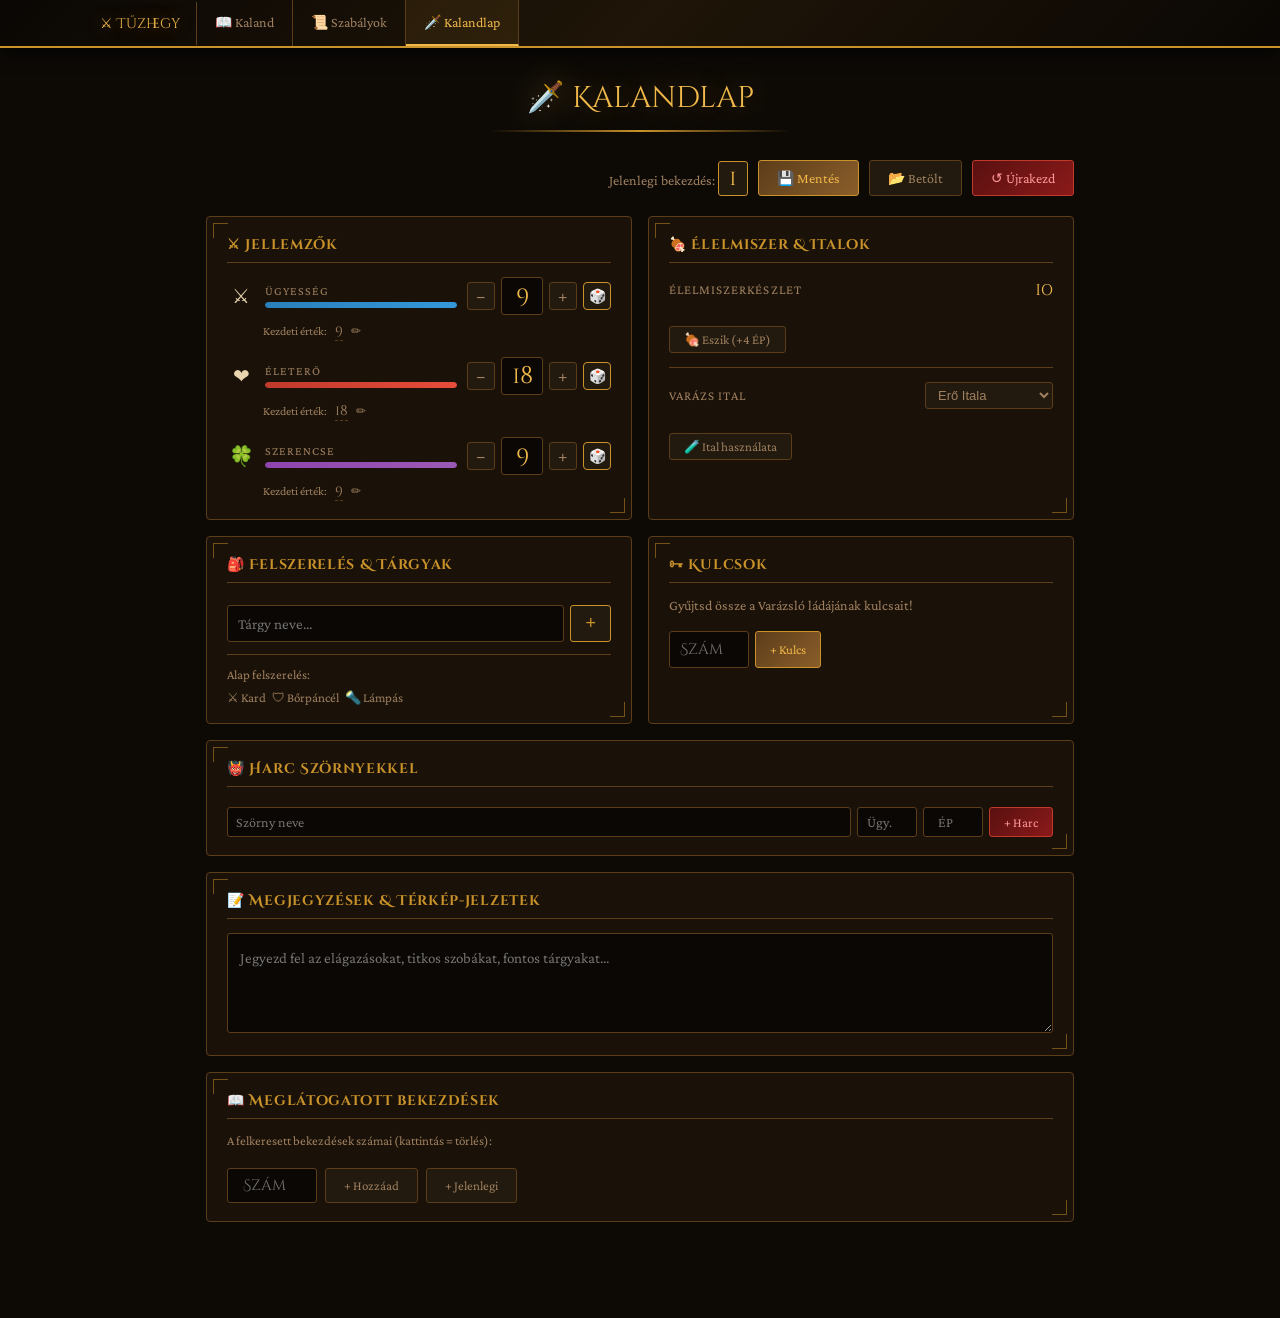
==== kalandlap.html @ 167b858c "Add files via upload" ====
<!DOCTYPE html>
<html lang="hu">
<head>
<meta charset="UTF-8">
<meta name="viewport" content="width=device-width, initial-scale=1.0">
<title>Kalandlap – A Tűzhegy Varázslója</title>
<style>
  @import url('https://fonts.googleapis.com/css2?family=Cinzel+Decorative:wght@400;700&family=Crimson+Pro:ital,wght@0,400;0,600;1,400&display=swap');

  :root {
    --bg: #0d0a06;
    --surface: #1a1208;
    --surface2: #221a0e;
    --border: #5c3d1a;
    --gold: #c9922a;
    --gold2: #f0b84a;
    --red: #8b1a1a;
    --red2: #c0392b;
    --text: #e8d5b0;
    --text-dim: #a08060;
    --green: #2d5a27;
    --green2: #4caf50;
    --purple: #9b59b6;
  }

  * { box-sizing: border-box; margin: 0; padding: 0; }

  body {
    background: var(--bg);
    color: var(--text);
    font-family: 'Crimson Pro', Georgia, serif;
    font-size: 17px;
    min-height: 100vh;
  }

  nav {
    background: linear-gradient(135deg, #0a0704, #1f1508, #0a0704);
    border-bottom: 2px solid var(--gold);
    padding: 0;
    position: sticky;
    top: 0;
    z-index: 100;
    box-shadow: 0 4px 20px rgba(0,0,0,0.8);
  }
  .nav-inner {
    display: flex;
    align-items: center;
    max-width: 1100px;
    margin: 0 auto;
    padding: 0 10px;
  }
  .nav-logo {
    font-family: 'Cinzel Decorative', serif;
    color: var(--gold2);
    font-size: 14px;
    padding: 12px 16px 12px 0;
    border-right: 1px solid var(--border);
    white-space: nowrap;
    text-shadow: 0 0 15px rgba(201,146,42,0.5);
  }
  .nav-links { display: flex; }
  .nav-links a {
    color: var(--text-dim);
    text-decoration: none;
    padding: 14px 18px;
    font-size: 14px;
    border-right: 1px solid var(--border);
    transition: all 0.2s;
    font-family: 'Crimson Pro', serif;
  }
  .nav-links a:hover, .nav-links a.active {
    color: var(--gold2);
    background: rgba(201,146,42,0.1);
  }
  .nav-links a.active { border-bottom: 2px solid var(--gold2); }

  main {
    max-width: 900px;
    margin: 0 auto;
    padding: 30px 16px 80px;
  }

  .page-title {
    font-family: 'Cinzel Decorative', serif;
    color: var(--gold2);
    font-size: clamp(18px, 4vw, 30px);
    text-align: center;
    margin-bottom: 6px;
    text-shadow: 0 0 30px rgba(240,184,74,0.4);
  }
  .title-divider {
    width: 300px;
    height: 2px;
    background: linear-gradient(90deg, transparent, var(--gold), transparent);
    margin: 12px auto 28px;
  }

  /* Top bar */
  .top-actions {
    display: flex;
    gap: 10px;
    margin-bottom: 20px;
    flex-wrap: wrap;
    justify-content: flex-end;
  }
  .btn {
    padding: 9px 18px;
    border-radius: 3px;
    border: none;
    cursor: pointer;
    font-family: 'Crimson Pro', serif;
    font-size: 14px;
    transition: all 0.2s;
  }
  .btn-gold {
    background: linear-gradient(135deg, #5c3d1a, #8b5e2a);
    color: var(--gold2);
    border: 1px solid var(--gold);
  }
  .btn-gold:hover { background: linear-gradient(135deg, #7a5222, #a37030); }
  .btn-dim {
    background: var(--surface2);
    color: var(--text-dim);
    border: 1px solid var(--border);
  }
  .btn-dim:hover { border-color: var(--gold); color: var(--text); }
  .btn-red {
    background: linear-gradient(135deg, #5a1010, #8b1a1a);
    color: #ff9999;
    border: 1px solid var(--red2);
  }
  .btn-red:hover { background: linear-gradient(135deg, #7a1515, #a02020); }

  /* Sheet grid */
  .sheet-grid {
    display: grid;
    grid-template-columns: 1fr 1fr;
    gap: 16px;
    margin-bottom: 16px;
  }
  @media (max-width: 620px) { .sheet-grid { grid-template-columns: 1fr; } }

  .card {
    background: var(--surface);
    border: 1px solid var(--border);
    border-radius: 4px;
    padding: 18px 20px;
    position: relative;
  }
  .card::before, .card::after {
    content: '';
    position: absolute;
    width: 14px; height: 14px;
    border-color: var(--gold);
    border-style: solid;
    opacity: 0.5;
  }
  .card::before { top: 6px; left: 6px; border-width: 1px 0 0 1px; }
  .card::after { bottom: 6px; right: 6px; border-width: 0 1px 1px 0; }
  .card h3 {
    font-family: 'Cinzel Decorative', serif;
    color: var(--gold);
    font-size: 14px;
    margin-bottom: 14px;
    padding-bottom: 8px;
    border-bottom: 1px solid var(--border);
    letter-spacing: 0.05em;
  }

  /* Stat block */
  .stat-block {
    display: flex;
    flex-direction: column;
    gap: 12px;
  }
  .stat-row {
    display: flex;
    align-items: center;
    gap: 10px;
  }
  .stat-icon { font-size: 20px; width: 28px; text-align: center; }
  .stat-info { flex: 1; }
  .stat-name { font-size: 12px; color: var(--text-dim); text-transform: uppercase; letter-spacing: 0.08em; }
  .stat-controls {
    display: flex;
    align-items: center;
    gap: 6px;
  }
  .stat-minus, .stat-plus {
    width: 28px; height: 28px;
    background: var(--surface2);
    border: 1px solid var(--border);
    color: var(--text-dim);
    border-radius: 3px;
    cursor: pointer;
    font-size: 18px;
    display: flex; align-items: center; justify-content: center;
    transition: all 0.15s;
    user-select: none;
  }
  .stat-minus:hover { border-color: var(--red2); color: #ff6b6b; background: rgba(139,26,26,0.2); }
  .stat-plus:hover { border-color: var(--green2); color: var(--green2); background: rgba(45,90,39,0.2); }
  .stat-current {
    font-family: 'Cinzel Decorative', serif;
    font-size: 24px;
    color: var(--gold2);
    min-width: 42px;
    text-align: center;
    background: #0a0704;
    border: 1px solid var(--border);
    border-radius: 3px;
    padding: 2px 6px;
  }
  .stat-max-label { font-size: 12px; color: var(--text-dim); }
  .stat-max-val {
    font-family: 'Cinzel Decorative', serif;
    font-size: 14px;
    color: var(--text-dim);
    cursor: pointer;
    border-bottom: 1px dashed var(--border);
  }
  .stat-bar {
    height: 6px;
    background: #111;
    border-radius: 3px;
    overflow: hidden;
    margin-top: 4px;
  }
  .stat-fill { height: 100%; border-radius: 3px; transition: width 0.3s; }
  .fill-blue { background: linear-gradient(90deg, #2980b9, #3498db); }
  .fill-red { background: linear-gradient(90deg, #c0392b, #e74c3c); }
  .fill-purple { background: linear-gradient(90deg, #8e44ad, #9b59b6); }

  /* Dice in stat block */
  .stat-die {
    width: 28px; height: 28px;
    background: var(--surface2);
    border: 1px solid var(--gold);
    border-radius: 4px;
    display: flex; align-items: center; justify-content: center;
    cursor: pointer;
    font-size: 14px;
    transition: all 0.15s;
    color: var(--gold2);
  }
  .stat-die:hover { background: rgba(201,146,42,0.15); }
  .stat-die:active { transform: scale(0.9); }

  /* Food */
  .food-row {
    display: flex;
    align-items: center;
    gap: 8px;
    padding: 8px 0;
    border-bottom: 1px solid rgba(92,61,26,0.3);
  }
  .food-pip-grid {
    display: flex;
    flex-wrap: wrap;
    gap: 6px;
    margin: 10px 0;
  }
  .food-pip {
    width: 32px; height: 32px;
    border-radius: 4px;
    border: 1px solid var(--border);
    background: var(--surface2);
    cursor: pointer;
    display: flex; align-items: center; justify-content: center;
    font-size: 16px;
    transition: all 0.15s;
  }
  .food-pip.used { opacity: 0.25; background: #0a0704; }
  .food-pip:hover { border-color: var(--gold); }

  /* Potion */
  .potion-pips {
    display: flex;
    gap: 10px;
    margin: 10px 0;
  }
  .potion-pip {
    width: 44px; height: 44px;
    border-radius: 50%;
    border: 2px solid var(--purple);
    background: var(--surface2);
    cursor: pointer;
    display: flex; align-items: center; justify-content: center;
    font-size: 22px;
    transition: all 0.2s;
  }
  .potion-pip.used { opacity: 0.2; }
  .potion-pip:hover { background: rgba(155,89,182,0.15); }

  /* Items */
  .item-list {
    list-style: none;
    display: flex;
    flex-direction: column;
    gap: 6px;
  }
  .item-row {
    display: flex;
    align-items: center;
    gap: 8px;
    padding: 6px 8px;
    background: var(--surface2);
    border: 1px solid var(--border);
    border-radius: 3px;
    animation: slideIn 0.2s;
  }
  @keyframes slideIn { from { opacity:0; transform:translateX(-8px); } to { opacity:1; transform:none; } }
  .item-name { flex: 1; font-size: 15px; }
  .item-del {
    color: var(--red2);
    cursor: pointer;
    font-size: 18px;
    padding: 0 4px;
    line-height: 1;
    transition: color 0.15s;
  }
  .item-del:hover { color: #ff3333; }
  .item-input-row {
    display: flex;
    gap: 6px;
    margin-top: 8px;
  }
  .item-input {
    flex: 1;
    background: #0a0704;
    border: 1px solid var(--border);
    color: var(--text);
    padding: 7px 10px;
    border-radius: 3px;
    font-family: 'Crimson Pro', serif;
    font-size: 15px;
  }
  .item-input:focus { outline: none; border-color: var(--gold); }
  .item-add {
    background: var(--surface2);
    border: 1px solid var(--gold);
    color: var(--gold);
    padding: 7px 14px;
    border-radius: 3px;
    cursor: pointer;
    font-size: 18px;
    transition: all 0.15s;
  }
  .item-add:hover { background: rgba(201,146,42,0.15); }

  /* Keys */
  .keys-grid {
    display: flex;
    flex-wrap: wrap;
    gap: 8px;
    margin-top: 4px;
  }
  .key-chip {
    background: var(--surface2);
    border: 1px solid #8b6914;
    border-radius: 20px;
    padding: 4px 12px;
    font-size: 14px;
    color: var(--gold);
    cursor: pointer;
    transition: all 0.15s;
    display: flex;
    align-items: center;
    gap: 6px;
  }
  .key-chip:hover { border-color: var(--red2); }
  .key-chip span { color: var(--red2); font-size: 16px; }
  .key-input-row {
    display: flex;
    gap: 6px;
    margin-top: 8px;
  }
  .key-input {
    background: #0a0704;
    border: 1px solid var(--border);
    color: var(--text);
    padding: 7px 10px;
    border-radius: 3px;
    font-family: 'Cinzel Decorative', serif;
    font-size: 15px;
    width: 80px;
    text-align: center;
  }
  .key-input:focus { outline: none; border-color: var(--gold); }

  /* Notes */
  .notes-area {
    width: 100%;
    background: #0a0704;
    border: 1px solid var(--border);
    color: var(--text);
    padding: 12px;
    border-radius: 3px;
    font-family: 'Crimson Pro', serif;
    font-size: 15px;
    line-height: 1.7;
    resize: vertical;
    min-height: 100px;
  }
  .notes-area:focus { outline: none; border-color: var(--gold); }

  /* Monster log */
  .monster-log {
    display: flex;
    flex-direction: column;
    gap: 8px;
    max-height: 220px;
    overflow-y: auto;
  }
  .monster-entry {
    display: flex;
    align-items: center;
    gap: 10px;
    background: #1a0a0a;
    border: 1px solid #3a1a1a;
    border-radius: 3px;
    padding: 8px 12px;
    font-size: 14px;
  }
  .monster-entry .m-name { flex: 1; color: #ff9999; }
  .monster-entry .m-stats { color: var(--text-dim); font-size: 12px; }
  .monster-entry .m-del { color: #666; cursor: pointer; }
  .monster-entry .m-del:hover { color: var(--red2); }
  .monster-entry.dead { opacity: 0.4; text-decoration: line-through; }

  .monster-add-row {
    display: flex;
    gap: 6px;
    flex-wrap: wrap;
    margin-top: 6px;
  }
  .monster-add-row input {
    background: #0a0704;
    border: 1px solid var(--border);
    color: var(--text);
    padding: 6px 8px;
    border-radius: 3px;
    font-family: 'Crimson Pro', serif;
    font-size: 14px;
  }
  .monster-add-row input:focus { outline: none; border-color: var(--gold); }
  .m-name-input { flex: 2; min-width: 80px; }
  .m-num-input { width: 60px; text-align: center; font-family: 'Cinzel Decorative', serif; }

  /* Map grid */
  .map-grid {
    display: grid;
    gap: 3px;
    margin-top: 8px;
  }
  .map-cell {
    height: 26px;
    background: var(--surface2);
    border: 1px solid var(--border);
    border-radius: 2px;
    cursor: pointer;
    transition: all 0.15s;
    display: flex; align-items: center; justify-content: center;
    font-size: 10px;
    color: transparent;
  }
  .map-cell:hover { border-color: var(--gold); }
  .map-cell.visited { background: rgba(201,146,42,0.15); border-color: var(--gold); }
  .map-cell.visited::after { content: attr(data-num); color: var(--gold); }
  .map-cell.danger { background: rgba(139,26,26,0.3); border-color: var(--red2); }
  .map-cell.danger::after { content: attr(data-num); color: #ff9999; }
  .map-cell.safe { background: rgba(45,90,39,0.3); border-color: var(--green2); }
  .map-cell.safe::after { content: attr(data-num); color: var(--green2); }

  .map-legend {
    display: flex;
    gap: 14px;
    margin: 8px 0;
    flex-wrap: wrap;
  }
  .legend-item {
    display: flex;
    align-items: center;
    gap: 6px;
    font-size: 13px;
    color: var(--text-dim);
    cursor: pointer;
  }
  .legend-dot {
    width: 14px; height: 14px;
    border-radius: 2px;
    border: 1px solid;
  }

  /* Section tracker */
  .visited-list {
    display: flex;
    flex-wrap: wrap;
    gap: 6px;
    max-height: 140px;
    overflow-y: auto;
  }
  .visited-chip {
    background: var(--surface2);
    border: 1px solid var(--border);
    border-radius: 3px;
    padding: 3px 10px;
    font-family: 'Cinzel Decorative', serif;
    font-size: 13px;
    color: var(--text-dim);
    cursor: pointer;
    transition: all 0.15s;
  }
  .visited-chip:hover { border-color: var(--gold); color: var(--gold); }

  /* Notification */
  .notification {
    position: fixed;
    top: 70px;
    right: 20px;
    background: var(--surface);
    border: 1px solid var(--gold);
    color: var(--gold2);
    padding: 10px 18px;
    border-radius: 4px;
    font-size: 14px;
    z-index: 300;
    opacity: 0;
    transform: translateY(-10px);
    transition: all 0.3s;
    pointer-events: none;
  }
  .notification.show { opacity: 1; transform: translateY(0); }

  .full-card { grid-column: 1 / -1; }
  .section-badge {
    display: inline-block;
    background: var(--surface2);
    border: 1px solid var(--gold);
    border-radius: 3px;
    padding: 2px 10px;
    font-family: 'Cinzel Decorative', serif;
    color: var(--gold2);
    font-size: 22px;
  }
</style>
</head>
<body>

<nav>
  <div class="nav-inner">
    <div class="nav-logo">⚔ Tűzhegy</div>
    <div class="nav-links">
      <a href="index.html">📖 Kaland</a>
      <a href="szabalyok.html">📜 Szabályok</a>
      <a href="kalandlap.html" class="active">🗡️ Kalandlap</a>
    </div>
  </div>
</nav>

<div id="notification" class="notification"></div>

<main>
  <div class="page-title">🗡️ Kalandlap</div>
  <div class="title-divider"></div>

  <div class="top-actions">
    <span style="color:var(--text-dim);font-size:14px;align-self:center;">Jelenlegi bekezdés: <span class="section-badge" id="current-section">1</span></span>
    <button class="btn btn-gold" onclick="saveData()">💾 Mentés</button>
    <button class="btn btn-dim" onclick="loadData()">📂 Betölt</button>
    <button class="btn btn-red" onclick="resetData()">↺ Újrakezd</button>
  </div>

  <div class="sheet-grid">

    <!-- STATS CARD -->
    <div class="card">
      <h3>⚔ Jellemzők</h3>
      <div class="stat-block">

        <!-- ÜGYESSÉG -->
        <div class="stat-row">
          <span class="stat-icon">⚔</span>
          <div class="stat-info">
            <div class="stat-name">Ügyesség</div>
            <div class="stat-bar"><div class="stat-fill fill-blue" id="bar-ug" style="width:100%"></div></div>
          </div>
          <div class="stat-controls">
            <div class="stat-minus" onclick="changeStat('ug',-1)">−</div>
            <div class="stat-current" id="val-ug">9</div>
            <div class="stat-plus" onclick="changeStat('ug',+1)">+</div>
            <div class="stat-die" onclick="rollAndSet('ug')" title="Dobj (1k+6)">🎲</div>
          </div>
        </div>
        <div style="display:flex;align-items:center;gap:8px;padding-left:36px;margin-top:-6px;margin-bottom:4px;">
          <span class="stat-max-label">Kezdeti érték:</span>
          <span class="stat-max-val" id="max-ug" onclick="editMax('ug')" title="Kattints a szerkesztéshez">9</span>
          <button style="background:none;border:none;color:var(--text-dim);cursor:pointer;font-size:12px;" onclick="editMax('ug')">✏</button>
        </div>

        <!-- ÉLETERŐ -->
        <div class="stat-row">
          <span class="stat-icon">❤</span>
          <div class="stat-info">
            <div class="stat-name">Életerő</div>
            <div class="stat-bar"><div class="stat-fill fill-red" id="bar-el" style="width:100%"></div></div>
          </div>
          <div class="stat-controls">
            <div class="stat-minus" onclick="changeStat('el',-1)">−</div>
            <div class="stat-current" id="val-el">18</div>
            <div class="stat-plus" onclick="changeStat('el',+1)">+</div>
            <div class="stat-die" onclick="rollAndSet('el')" title="Dobj (2k+12)">🎲</div>
          </div>
        </div>
        <div style="display:flex;align-items:center;gap:8px;padding-left:36px;margin-top:-6px;margin-bottom:4px;">
          <span class="stat-max-label">Kezdeti érték:</span>
          <span class="stat-max-val" id="max-el" onclick="editMax('el')" title="Kattints a szerkesztéshez">18</span>
          <button style="background:none;border:none;color:var(--text-dim);cursor:pointer;font-size:12px;" onclick="editMax('el')">✏</button>
        </div>

        <!-- SZERENCSE -->
        <div class="stat-row">
          <span class="stat-icon">🍀</span>
          <div class="stat-info">
            <div class="stat-name">Szerencse</div>
            <div class="stat-bar"><div class="stat-fill fill-purple" id="bar-sz" style="width:100%"></div></div>
          </div>
          <div class="stat-controls">
            <div class="stat-minus" onclick="changeStat('sz',-1)">−</div>
            <div class="stat-current" id="val-sz">9</div>
            <div class="stat-plus" onclick="changeStat('sz',+1)">+</div>
            <div class="stat-die" onclick="rollAndSet('sz')" title="Dobj (1k+6)">🎲</div>
          </div>
        </div>
        <div style="display:flex;align-items:center;gap:8px;padding-left:36px;margin-top:-6px;">
          <span class="stat-max-label">Kezdeti érték:</span>
          <span class="stat-max-val" id="max-sz" onclick="editMax('sz')" title="Kattints a szerkesztéshez">9</span>
          <button style="background:none;border:none;color:var(--text-dim);cursor:pointer;font-size:12px;" onclick="editMax('sz')">✏</button>
        </div>
      </div>
    </div>

    <!-- FOOD & POTION CARD -->
    <div class="card">
      <h3>🍖 Élelmiszer & Italok</h3>

      <div style="margin-bottom:14px;">
        <div style="display:flex;align-items:center;justify-content:space-between;margin-bottom:8px;">
          <span style="font-size:13px;color:var(--text-dim);text-transform:uppercase;letter-spacing:0.08em;">Élelmiszerkészlet</span>
          <span style="font-family:'Cinzel Decorative',serif;color:var(--gold2);font-size:18px;" id="food-count">10</span>
        </div>
        <div class="food-pip-grid" id="food-pips"></div>
        <button class="btn btn-dim" style="font-size:13px;padding:5px 14px;margin-top:4px;" onclick="eatFood()">🍖 Eszik (+4 ÉP)</button>
      </div>

      <div style="border-top:1px solid var(--border);padding-top:14px;">
        <div style="display:flex;align-items:center;justify-content:space-between;margin-bottom:6px;">
          <span style="font-size:13px;color:var(--text-dim);text-transform:uppercase;letter-spacing:0.08em;">Varázs Ital</span>
          <select id="potion-type" style="background:var(--surface2);border:1px solid var(--border);color:var(--text-dim);padding:4px 8px;border-radius:3px;font-size:13px;" onchange="savePotionType()">
            <option value="ug">Ügyesség Itala</option>
            <option value="el" selected>Erő Itala</option>
            <option value="sz">Szerencse Itala</option>
          </select>
        </div>
        <div class="potion-pips" id="potion-pips"></div>
        <button class="btn btn-dim" style="font-size:13px;padding:5px 14px;margin-top:4px;" onclick="usePotion()">🧪 Ital használata</button>
      </div>
    </div>

    <!-- INVENTORY CARD -->
    <div class="card">
      <h3>🎒 Felszerelés & Tárgyak</h3>
      <ul class="item-list" id="item-list"></ul>
      <div class="item-input-row">
        <input type="text" class="item-input" id="item-input" placeholder="Tárgy neve..." onkeydown="if(event.key==='Enter')addItem()">
        <button class="item-add" onclick="addItem()">+</button>
      </div>
      <div style="margin-top:12px;border-top:1px solid var(--border);padding-top:12px;">
        <p style="font-size:13px;color:var(--text-dim);margin-bottom:8px;">Alap felszerelés:</p>
        <div style="display:flex;flex-wrap:wrap;gap:6px;">
          <span style="font-size:13px;color:var(--text-dim)">⚔ Kard</span>
          <span style="font-size:13px;color:var(--text-dim)">🛡 Bőrpáncél</span>
          <span style="font-size:13px;color:var(--text-dim)">🔦 Lámpás</span>
        </div>
      </div>
    </div>

    <!-- KEYS CARD -->
    <div class="card">
      <h3>🗝 Kulcsok</h3>
      <p style="font-size:14px;color:var(--text-dim);margin-bottom:10px;">Gyűjtsd össze a Varázsló ládájának kulcsait!</p>
      <div class="keys-grid" id="keys-grid"></div>
      <div class="key-input-row">
        <input type="number" class="key-input" id="key-input" placeholder="Szám" min="1" max="999" onkeydown="if(event.key==='Enter')addKey()">
        <button class="btn btn-gold" style="font-size:13px;padding:6px 14px;" onclick="addKey()">+ Kulcs</button>
      </div>
    </div>

    <!-- MONSTER LOG -->
    <div class="card full-card">
      <h3>👹 Harc Szörnyekkel</h3>
      <div class="monster-log" id="monster-log"></div>
      <div class="monster-add-row">
        <input type="text" class="m-name-input" id="m-name" placeholder="Szörny neve" onkeydown="if(event.key==='Enter')addMonster()">
        <input type="number" class="m-num-input" id="m-ug" placeholder="Ügy." min="1" max="20">
        <input type="number" class="m-num-input" id="m-el" placeholder="ÉP" min="1" max="30">
        <button class="btn btn-red" style="font-size:13px;padding:6px 14px;" onclick="addMonster()">+ Harc</button>
      </div>
    </div>

    <!-- NOTES -->
    <div class="card full-card">
      <h3>📝 Megjegyzések & Térkép-jelzetek</h3>
      <textarea class="notes-area" id="notes" placeholder="Jegyezd fel az elágazásokat, titkos szobákat, fontos tárgyakat..."></textarea>
    </div>

    <!-- VISITED SECTIONS -->
    <div class="card full-card">
      <h3>📖 Meglátogatott bekezdések</h3>
      <p style="font-size:13px;color:var(--text-dim);margin-bottom:10px;">A felkeresett bekezdések számai (kattintás = törlés):</p>
      <div class="visited-list" id="visited-list"></div>
      <div style="margin-top:10px;display:flex;gap:8px;">
        <input type="number" id="visit-input" style="background:#0a0704;border:1px solid var(--border);color:var(--text);padding:6px 10px;border-radius:3px;width:90px;font-family:'Cinzel Decorative',serif;font-size:15px;text-align:center;" placeholder="Szám" min="1" max="399" onkeydown="if(event.key==='Enter')addVisited()">
        <button class="btn btn-dim" style="font-size:13px;" onclick="addVisited()">+ Hozzáad</button>
        <button class="btn btn-dim" style="font-size:13px;" onclick="addCurrentVisited()">+ Jelenlegi</button>
      </div>
    </div>

  </div>
</main>

<script>
// ========== STATE ==========
let sheet = {
  ug: 9, ugMax: 9,
  el: 18, elMax: 18,
  sz: 9, szMax: 9,
  food: 10,
  potion: 2,
  potionType: 'el',
  items: [],
  keys: [],
  monsters: [],
  notes: '',
  visited: [],
  currentSection: 1
};

function roll(n) {
  let t = 0;
  for (let i = 0; i < n; i++) t += Math.ceil(Math.random() * 6);
  return t;
}

// ========== SYNC FROM ADVENTURE ==========
function syncFromAdventure() {
  try {
    const saved = localStorage.getItem('tuzegy_state');
    if (saved) {
      const s = JSON.parse(saved);
      sheet.ug = s.ug; sheet.ugMax = s.ugMax;
      sheet.el = s.el; sheet.elMax = s.elMax;
      sheet.sz = s.sz; sheet.szMax = s.szMax;
      sheet.food = s.food;
      sheet.potion = s.potion;
      sheet.potionType = s.potionType || 'el';
      sheet.currentSection = s.current || 1;
      notify('✅ Szinkronizálva az kalandból!');
      renderAll();
    }
  } catch(e) {}
}

// ========== RENDER ==========
function renderAll() {
  // Stats
  ['ug','el','sz'].forEach(s => {
    document.getElementById('val-' + s).textContent = sheet[s];
    document.getElementById('max-' + s).textContent = sheet[s + 'Max'];
    document.getElementById('bar-' + s).style.width = Math.round(sheet[s] / sheet[s + 'Max'] * 100) + '%';
  });
  document.getElementById('current-section').textContent = sheet.currentSection;

  // Potion type
  document.getElementById('potion-type').value = sheet.potionType;

  // Food pips
  const fp = document.getElementById('food-pips');
  fp.innerHTML = '';
  document.getElementById('food-count').textContent = sheet.food;
  for (let i = 0; i < 10; i++) {
    const pip = document.createElement('div');
    pip.className = 'food-pip' + (i >= sheet.food ? ' used' : '');
    pip.textContent = i >= sheet.food ? '' : '🍖';
    pip.onclick = () => { sheet.food = i >= sheet.food ? i + 1 : i; renderAll(); };
    fp.appendChild(pip);
  }

  // Potion pips
  const pp = document.getElementById('potion-pips');
  pp.innerHTML = '';
  for (let i = 0; i < 2; i++) {
    const pip = document.createElement('div');
    pip.className = 'potion-pip' + (i >= sheet.potion ? ' used' : '');
    pip.textContent = i >= sheet.potion ? '💧' : '🧪';
    pip.onclick = () => { sheet.potion = i >= sheet.potion ? i + 1 : i; renderAll(); };
    pp.appendChild(pip);
  }

  // Items
  const il = document.getElementById('item-list');
  il.innerHTML = '';
  sheet.items.forEach((item, i) => {
    const li = document.createElement('li');
    li.className = 'item-row';
    li.innerHTML = `<span class="item-name">${item}</span><span class="item-del" onclick="removeItem(${i})" title="Törlés">×</span>`;
    il.appendChild(li);
  });

  // Keys
  const kg = document.getElementById('keys-grid');
  kg.innerHTML = '';
  sheet.keys.forEach((key, i) => {
    const chip = document.createElement('div');
    chip.className = 'key-chip';
    chip.innerHTML = `🗝 ${key} <span onclick="removeKey(${i})" title="Eltávolít">×</span>`;
    kg.appendChild(chip);
  });

  // Monster log
  const ml = document.getElementById('monster-log');
  ml.innerHTML = '';
  if (sheet.monsters.length === 0) {
    ml.innerHTML = '<p style="color:var(--text-dim);font-size:14px;font-style:italic;">Még nincs harc lejegyezve.</p>';
  } else {
    sheet.monsters.forEach((m, i) => {
      const div = document.createElement('div');
      div.className = 'monster-entry' + (m.dead ? ' dead' : '');
      div.innerHTML = `
        <span class="m-name">👹 ${m.name}</span>
        <span class="m-stats">Ügy: ${m.ug} | ÉP: ${m.el}</span>
        <span style="color:${m.dead?'#4caf50':'var(--red2)'};cursor:pointer;font-size:12px;" onclick="toggleDead(${i})">${m.dead ? '✅ Legyőzve' : '⚔ Harcban'}</span>
        <span class="m-del" onclick="removeMonster(${i})">×</span>`;
      ml.appendChild(div);
    });
  }

  // Notes
  document.getElementById('notes').value = sheet.notes;

  // Visited
  const vl = document.getElementById('visited-list');
  vl.innerHTML = '';
  [...new Set(sheet.visited)].sort((a,b)=>a-b).forEach(num => {
    const chip = document.createElement('div');
    chip.className = 'visited-chip';
    chip.textContent = num;
    chip.title = 'Kattints a törléshez';
    chip.onclick = () => { sheet.visited = sheet.visited.filter(v => v !== num); renderAll(); };
    vl.appendChild(chip);
  });
}

// ========== STATS ==========
function changeStat(s, delta) {
  sheet[s] = Math.max(0, Math.min(sheet[s + 'Max'], sheet[s] + delta));
  renderAll();
}

function editMax(s) {
  const val = prompt(`Kezdeti ${s.toUpperCase()} érték:`, sheet[s + 'Max']);
  if (val !== null) {
    const n = parseInt(val);
    if (!isNaN(n) && n > 0) {
      sheet[s + 'Max'] = n;
      sheet[s] = Math.min(sheet[s], n);
      renderAll();
    }
  }
}

function rollAndSet(s) {
  let val;
  if (s === 'el') val = roll(2) + 12;
  else val = roll(1) + 6;
  sheet[s] = sheet[s + 'Max'] = val;
  notify(`🎲 ${s.toUpperCase()}: ${val} pont`);
  renderAll();
}

// ========== FOOD / POTION ==========
function eatFood() {
  if (sheet.food <= 0) { notify('Nincs több élelem!'); return; }
  if (sheet.el >= sheet.elMax) { notify('Életerőd már teljes!'); return; }
  sheet.food--;
  sheet.el = Math.min(sheet.elMax, sheet.el + 4);
  notify('🍖 Ettél! +4 Életerő');
  renderAll();
}

function usePotion() {
  if (sheet.potion <= 0) { notify('Nincs több ital!'); return; }
  sheet.potion--;
  const t = sheet.potionType;
  if (t === 'ug') { sheet.ug = sheet.ugMax; notify('⚔ Ügyesség Ital! Ügyességed visszaállt.'); }
  else if (t === 'el') { sheet.el = sheet.elMax; notify('❤ Erő Ital! Életerőd visszaállt.'); }
  else { sheet.sz = sheet.szMax + 1; sheet.szMax++; notify('🍀 Szerencse Ital! +1 Szerencse!'); }
  renderAll();
}

function savePotionType() {
  sheet.potionType = document.getElementById('potion-type').value;
}

// ========== ITEMS ==========
function addItem() {
  const inp = document.getElementById('item-input');
  const v = inp.value.trim();
  if (v) { sheet.items.push(v); inp.value = ''; renderAll(); }
}
function removeItem(i) { sheet.items.splice(i, 1); renderAll(); }

// ========== KEYS ==========
function addKey() {
  const inp = document.getElementById('key-input');
  const v = inp.value.trim();
  if (v && !sheet.keys.includes(v)) { sheet.keys.push(v); inp.value = ''; renderAll(); }
}
function removeKey(i) { sheet.keys.splice(i, 1); renderAll(); }

// ========== MONSTERS ==========
function addMonster() {
  const name = document.getElementById('m-name').value.trim();
  const ug = parseInt(document.getElementById('m-ug').value) || 0;
  const el = parseInt(document.getElementById('m-el').value) || 0;
  if (name) {
    sheet.monsters.push({ name, ug, el, dead: false });
    document.getElementById('m-name').value = '';
    document.getElementById('m-ug').value = '';
    document.getElementById('m-el').value = '';
    renderAll();
  }
}
function removeMonster(i) { sheet.monsters.splice(i, 1); renderAll(); }
function toggleDead(i) { sheet.monsters[i].dead = !sheet.monsters[i].dead; renderAll(); }

// ========== VISITED ==========
function addVisited() {
  const v = parseInt(document.getElementById('visit-input').value);
  if (v >= 1 && v <= 399) {
    sheet.visited.push(v);
    document.getElementById('visit-input').value = '';
    renderAll();
  }
}
function addCurrentVisited() {
  sheet.visited.push(sheet.currentSection);
  renderAll();
}

// ========== NOTES ==========
document.addEventListener('DOMContentLoaded', () => {
  document.getElementById('notes').addEventListener('input', () => {
    sheet.notes = document.getElementById('notes').value;
  });
});

// ========== SAVE / LOAD ==========
function saveData() {
  sheet.notes = document.getElementById('notes').value;
  try {
    localStorage.setItem('tuzegy_kalandlap', JSON.stringify(sheet));
    notify('💾 Kalandlap mentve!');
  } catch(e) {
    notify('Mentési hiba: ' + e.message);
  }
}

function loadData() {
  try {
    const saved = localStorage.getItem('tuzegy_kalandlap');
    if (saved) {
      sheet = JSON.parse(saved);
      renderAll();
      notify('📂 Kalandlap betöltve!');
    } else {
      // Try to sync from adventure
      syncFromAdventure();
    }
  } catch(e) {
    notify('Betöltési hiba!');
  }
}

function resetData() {
  if (!confirm('Biztosan törli az összes adatot és újrakezdi?')) return;
  sheet = {
    ug: 9, ugMax: 9, el: 18, elMax: 18, sz: 9, szMax: 9,
    food: 10, potion: 2, potionType: 'el',
    items: [], keys: [], monsters: [], notes: '', visited: [], currentSection: 1
  };
  renderAll();
  notify('↺ Kalandlap törölve!');
}

// ========== NOTIFICATION ==========
let notifTimer;
function notify(msg) {
  const el = document.getElementById('notification');
  el.textContent = msg;
  el.classList.add('show');
  clearTimeout(notifTimer);
  notifTimer = setTimeout(() => el.classList.remove('show'), 2800);
}

// ========== INIT ==========
document.addEventListener('DOMContentLoaded', () => {
  // Try to load saved data first
  try {
    const saved = localStorage.getItem('tuzegy_kalandlap');
    if (saved) { sheet = JSON.parse(saved); }
    else { syncFromAdventure(); return; }
  } catch(e) {}
  renderAll();
});
</script>
</body>
</html>
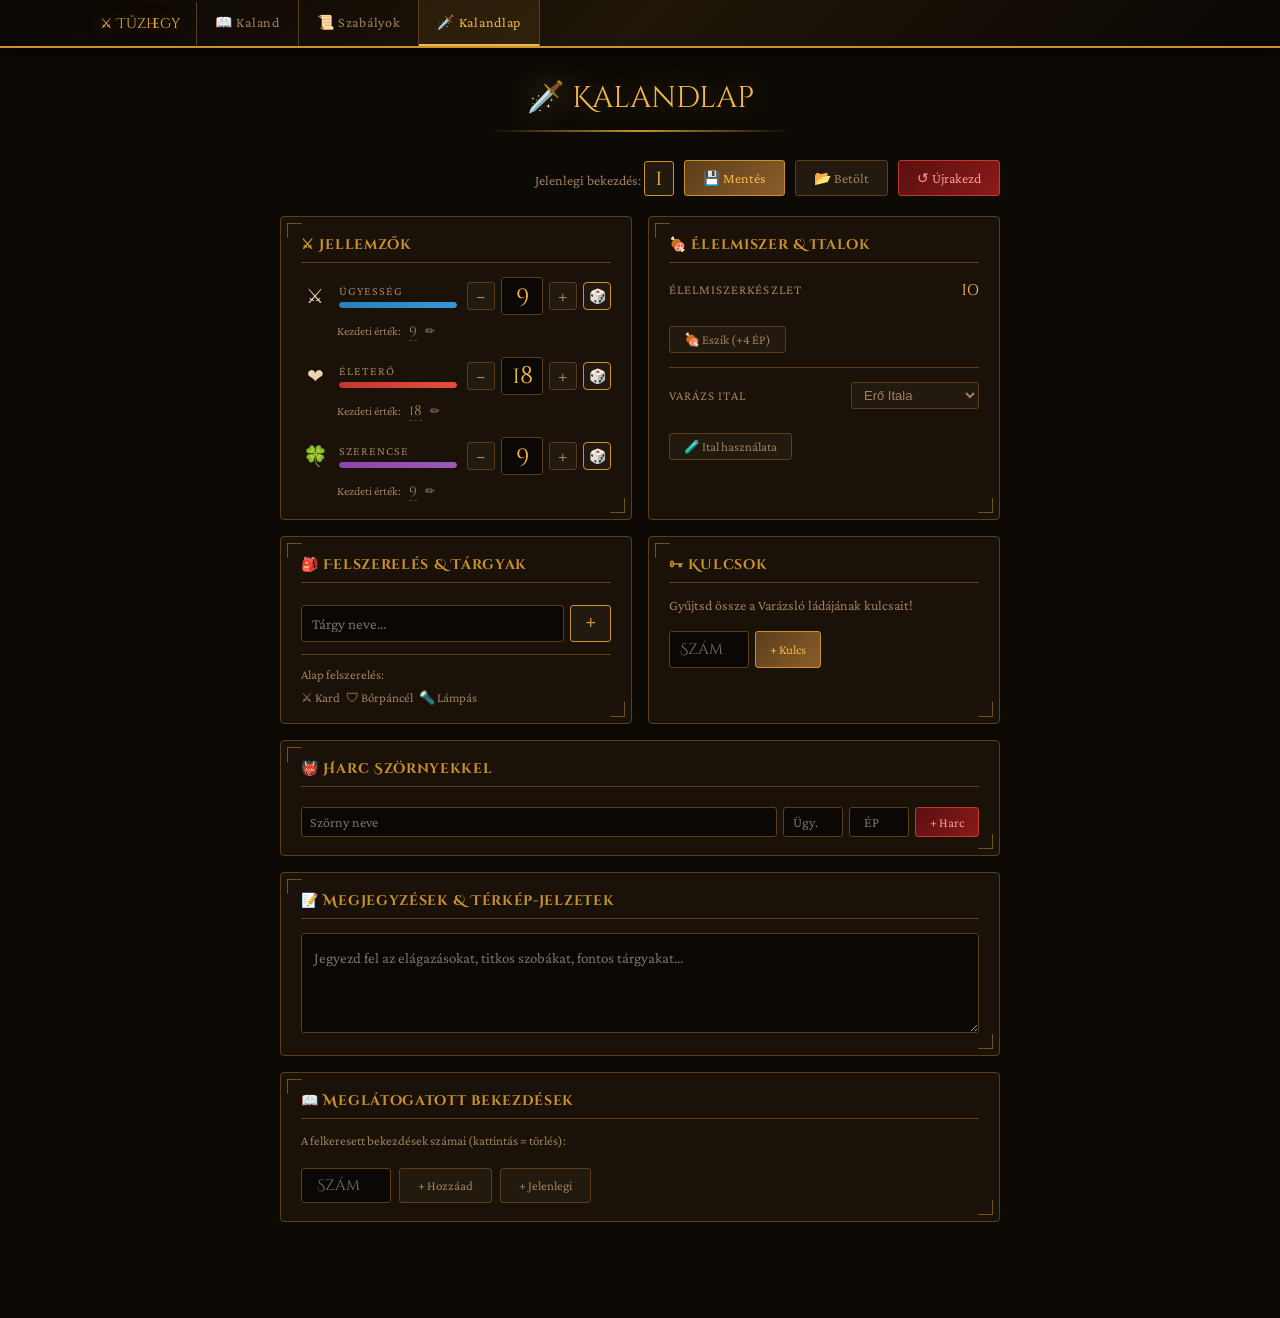
==== commit 7efbe0e0: "Add files via upload" ====
--- a/kalandlap.html
+++ b/kalandlap.html
@@ -4,546 +4,7 @@
 <meta charset="UTF-8">
 <meta name="viewport" content="width=device-width, initial-scale=1.0">
 <title>Kalandlap – A Tűzhegy Varázslója</title>
-<style>
-  @import url('https://fonts.googleapis.com/css2?family=Cinzel+Decorative:wght@400;700&family=Crimson+Pro:ital,wght@0,400;0,600;1,400&display=swap');
-
-  :root {
-    --bg: #0d0a06;
-    --surface: #1a1208;
-    --surface2: #221a0e;
-    --border: #5c3d1a;
-    --gold: #c9922a;
-    --gold2: #f0b84a;
-    --red: #8b1a1a;
-    --red2: #c0392b;
-    --text: #e8d5b0;
-    --text-dim: #a08060;
-    --green: #2d5a27;
-    --green2: #4caf50;
-    --purple: #9b59b6;
-  }
-
-  * { box-sizing: border-box; margin: 0; padding: 0; }
-
-  body {
-    background: var(--bg);
-    color: var(--text);
-    font-family: 'Crimson Pro', Georgia, serif;
-    font-size: 17px;
-    min-height: 100vh;
-  }
-
-  nav {
-    background: linear-gradient(135deg, #0a0704, #1f1508, #0a0704);
-    border-bottom: 2px solid var(--gold);
-    padding: 0;
-    position: sticky;
-    top: 0;
-    z-index: 100;
-    box-shadow: 0 4px 20px rgba(0,0,0,0.8);
-  }
-  .nav-inner {
-    display: flex;
-    align-items: center;
-    max-width: 1100px;
-    margin: 0 auto;
-    padding: 0 10px;
-  }
-  .nav-logo {
-    font-family: 'Cinzel Decorative', serif;
-    color: var(--gold2);
-    font-size: 14px;
-    padding: 12px 16px 12px 0;
-    border-right: 1px solid var(--border);
-    white-space: nowrap;
-    text-shadow: 0 0 15px rgba(201,146,42,0.5);
-  }
-  .nav-links { display: flex; }
-  .nav-links a {
-    color: var(--text-dim);
-    text-decoration: none;
-    padding: 14px 18px;
-    font-size: 14px;
-    border-right: 1px solid var(--border);
-    transition: all 0.2s;
-    font-family: 'Crimson Pro', serif;
-  }
-  .nav-links a:hover, .nav-links a.active {
-    color: var(--gold2);
-    background: rgba(201,146,42,0.1);
-  }
-  .nav-links a.active { border-bottom: 2px solid var(--gold2); }
-
-  main {
-    max-width: 900px;
-    margin: 0 auto;
-    padding: 30px 16px 80px;
-  }
-
-  .page-title {
-    font-family: 'Cinzel Decorative', serif;
-    color: var(--gold2);
-    font-size: clamp(18px, 4vw, 30px);
-    text-align: center;
-    margin-bottom: 6px;
-    text-shadow: 0 0 30px rgba(240,184,74,0.4);
-  }
-  .title-divider {
-    width: 300px;
-    height: 2px;
-    background: linear-gradient(90deg, transparent, var(--gold), transparent);
-    margin: 12px auto 28px;
-  }
-
-  /* Top bar */
-  .top-actions {
-    display: flex;
-    gap: 10px;
-    margin-bottom: 20px;
-    flex-wrap: wrap;
-    justify-content: flex-end;
-  }
-  .btn {
-    padding: 9px 18px;
-    border-radius: 3px;
-    border: none;
-    cursor: pointer;
-    font-family: 'Crimson Pro', serif;
-    font-size: 14px;
-    transition: all 0.2s;
-  }
-  .btn-gold {
-    background: linear-gradient(135deg, #5c3d1a, #8b5e2a);
-    color: var(--gold2);
-    border: 1px solid var(--gold);
-  }
-  .btn-gold:hover { background: linear-gradient(135deg, #7a5222, #a37030); }
-  .btn-dim {
-    background: var(--surface2);
-    color: var(--text-dim);
-    border: 1px solid var(--border);
-  }
-  .btn-dim:hover { border-color: var(--gold); color: var(--text); }
-  .btn-red {
-    background: linear-gradient(135deg, #5a1010, #8b1a1a);
-    color: #ff9999;
-    border: 1px solid var(--red2);
-  }
-  .btn-red:hover { background: linear-gradient(135deg, #7a1515, #a02020); }
-
-  /* Sheet grid */
-  .sheet-grid {
-    display: grid;
-    grid-template-columns: 1fr 1fr;
-    gap: 16px;
-    margin-bottom: 16px;
-  }
-  @media (max-width: 620px) { .sheet-grid { grid-template-columns: 1fr; } }
-
-  .card {
-    background: var(--surface);
-    border: 1px solid var(--border);
-    border-radius: 4px;
-    padding: 18px 20px;
-    position: relative;
-  }
-  .card::before, .card::after {
-    content: '';
-    position: absolute;
-    width: 14px; height: 14px;
-    border-color: var(--gold);
-    border-style: solid;
-    opacity: 0.5;
-  }
-  .card::before { top: 6px; left: 6px; border-width: 1px 0 0 1px; }
-  .card::after { bottom: 6px; right: 6px; border-width: 0 1px 1px 0; }
-  .card h3 {
-    font-family: 'Cinzel Decorative', serif;
-    color: var(--gold);
-    font-size: 14px;
-    margin-bottom: 14px;
-    padding-bottom: 8px;
-    border-bottom: 1px solid var(--border);
-    letter-spacing: 0.05em;
-  }
-
-  /* Stat block */
-  .stat-block {
-    display: flex;
-    flex-direction: column;
-    gap: 12px;
-  }
-  .stat-row {
-    display: flex;
-    align-items: center;
-    gap: 10px;
-  }
-  .stat-icon { font-size: 20px; width: 28px; text-align: center; }
-  .stat-info { flex: 1; }
-  .stat-name { font-size: 12px; color: var(--text-dim); text-transform: uppercase; letter-spacing: 0.08em; }
-  .stat-controls {
-    display: flex;
-    align-items: center;
-    gap: 6px;
-  }
-  .stat-minus, .stat-plus {
-    width: 28px; height: 28px;
-    background: var(--surface2);
-    border: 1px solid var(--border);
-    color: var(--text-dim);
-    border-radius: 3px;
-    cursor: pointer;
-    font-size: 18px;
-    display: flex; align-items: center; justify-content: center;
-    transition: all 0.15s;
-    user-select: none;
-  }
-  .stat-minus:hover { border-color: var(--red2); color: #ff6b6b; background: rgba(139,26,26,0.2); }
-  .stat-plus:hover { border-color: var(--green2); color: var(--green2); background: rgba(45,90,39,0.2); }
-  .stat-current {
-    font-family: 'Cinzel Decorative', serif;
-    font-size: 24px;
-    color: var(--gold2);
-    min-width: 42px;
-    text-align: center;
-    background: #0a0704;
-    border: 1px solid var(--border);
-    border-radius: 3px;
-    padding: 2px 6px;
-  }
-  .stat-max-label { font-size: 12px; color: var(--text-dim); }
-  .stat-max-val {
-    font-family: 'Cinzel Decorative', serif;
-    font-size: 14px;
-    color: var(--text-dim);
-    cursor: pointer;
-    border-bottom: 1px dashed var(--border);
-  }
-  .stat-bar {
-    height: 6px;
-    background: #111;
-    border-radius: 3px;
-    overflow: hidden;
-    margin-top: 4px;
-  }
-  .stat-fill { height: 100%; border-radius: 3px; transition: width 0.3s; }
-  .fill-blue { background: linear-gradient(90deg, #2980b9, #3498db); }
-  .fill-red { background: linear-gradient(90deg, #c0392b, #e74c3c); }
-  .fill-purple { background: linear-gradient(90deg, #8e44ad, #9b59b6); }
-
-  /* Dice in stat block */
-  .stat-die {
-    width: 28px; height: 28px;
-    background: var(--surface2);
-    border: 1px solid var(--gold);
-    border-radius: 4px;
-    display: flex; align-items: center; justify-content: center;
-    cursor: pointer;
-    font-size: 14px;
-    transition: all 0.15s;
-    color: var(--gold2);
-  }
-  .stat-die:hover { background: rgba(201,146,42,0.15); }
-  .stat-die:active { transform: scale(0.9); }
-
-  /* Food */
-  .food-row {
-    display: flex;
-    align-items: center;
-    gap: 8px;
-    padding: 8px 0;
-    border-bottom: 1px solid rgba(92,61,26,0.3);
-  }
-  .food-pip-grid {
-    display: flex;
-    flex-wrap: wrap;
-    gap: 6px;
-    margin: 10px 0;
-  }
-  .food-pip {
-    width: 32px; height: 32px;
-    border-radius: 4px;
-    border: 1px solid var(--border);
-    background: var(--surface2);
-    cursor: pointer;
-    display: flex; align-items: center; justify-content: center;
-    font-size: 16px;
-    transition: all 0.15s;
-  }
-  .food-pip.used { opacity: 0.25; background: #0a0704; }
-  .food-pip:hover { border-color: var(--gold); }
-
-  /* Potion */
-  .potion-pips {
-    display: flex;
-    gap: 10px;
-    margin: 10px 0;
-  }
-  .potion-pip {
-    width: 44px; height: 44px;
-    border-radius: 50%;
-    border: 2px solid var(--purple);
-    background: var(--surface2);
-    cursor: pointer;
-    display: flex; align-items: center; justify-content: center;
-    font-size: 22px;
-    transition: all 0.2s;
-  }
-  .potion-pip.used { opacity: 0.2; }
-  .potion-pip:hover { background: rgba(155,89,182,0.15); }
-
-  /* Items */
-  .item-list {
-    list-style: none;
-    display: flex;
-    flex-direction: column;
-    gap: 6px;
-  }
-  .item-row {
-    display: flex;
-    align-items: center;
-    gap: 8px;
-    padding: 6px 8px;
-    background: var(--surface2);
-    border: 1px solid var(--border);
-    border-radius: 3px;
-    animation: slideIn 0.2s;
-  }
-  @keyframes slideIn { from { opacity:0; transform:translateX(-8px); } to { opacity:1; transform:none; } }
-  .item-name { flex: 1; font-size: 15px; }
-  .item-del {
-    color: var(--red2);
-    cursor: pointer;
-    font-size: 18px;
-    padding: 0 4px;
-    line-height: 1;
-    transition: color 0.15s;
-  }
-  .item-del:hover { color: #ff3333; }
-  .item-input-row {
-    display: flex;
-    gap: 6px;
-    margin-top: 8px;
-  }
-  .item-input {
-    flex: 1;
-    background: #0a0704;
-    border: 1px solid var(--border);
-    color: var(--text);
-    padding: 7px 10px;
-    border-radius: 3px;
-    font-family: 'Crimson Pro', serif;
-    font-size: 15px;
-  }
-  .item-input:focus { outline: none; border-color: var(--gold); }
-  .item-add {
-    background: var(--surface2);
-    border: 1px solid var(--gold);
-    color: var(--gold);
-    padding: 7px 14px;
-    border-radius: 3px;
-    cursor: pointer;
-    font-size: 18px;
-    transition: all 0.15s;
-  }
-  .item-add:hover { background: rgba(201,146,42,0.15); }
-
-  /* Keys */
-  .keys-grid {
-    display: flex;
-    flex-wrap: wrap;
-    gap: 8px;
-    margin-top: 4px;
-  }
-  .key-chip {
-    background: var(--surface2);
-    border: 1px solid #8b6914;
-    border-radius: 20px;
-    padding: 4px 12px;
-    font-size: 14px;
-    color: var(--gold);
-    cursor: pointer;
-    transition: all 0.15s;
-    display: flex;
-    align-items: center;
-    gap: 6px;
-  }
-  .key-chip:hover { border-color: var(--red2); }
-  .key-chip span { color: var(--red2); font-size: 16px; }
-  .key-input-row {
-    display: flex;
-    gap: 6px;
-    margin-top: 8px;
-  }
-  .key-input {
-    background: #0a0704;
-    border: 1px solid var(--border);
-    color: var(--text);
-    padding: 7px 10px;
-    border-radius: 3px;
-    font-family: 'Cinzel Decorative', serif;
-    font-size: 15px;
-    width: 80px;
-    text-align: center;
-  }
-  .key-input:focus { outline: none; border-color: var(--gold); }
-
-  /* Notes */
-  .notes-area {
-    width: 100%;
-    background: #0a0704;
-    border: 1px solid var(--border);
-    color: var(--text);
-    padding: 12px;
-    border-radius: 3px;
-    font-family: 'Crimson Pro', serif;
-    font-size: 15px;
-    line-height: 1.7;
-    resize: vertical;
-    min-height: 100px;
-  }
-  .notes-area:focus { outline: none; border-color: var(--gold); }
-
-  /* Monster log */
-  .monster-log {
-    display: flex;
-    flex-direction: column;
-    gap: 8px;
-    max-height: 220px;
-    overflow-y: auto;
-  }
-  .monster-entry {
-    display: flex;
-    align-items: center;
-    gap: 10px;
-    background: #1a0a0a;
-    border: 1px solid #3a1a1a;
-    border-radius: 3px;
-    padding: 8px 12px;
-    font-size: 14px;
-  }
-  .monster-entry .m-name { flex: 1; color: #ff9999; }
-  .monster-entry .m-stats { color: var(--text-dim); font-size: 12px; }
-  .monster-entry .m-del { color: #666; cursor: pointer; }
-  .monster-entry .m-del:hover { color: var(--red2); }
-  .monster-entry.dead { opacity: 0.4; text-decoration: line-through; }
-
-  .monster-add-row {
-    display: flex;
-    gap: 6px;
-    flex-wrap: wrap;
-    margin-top: 6px;
-  }
-  .monster-add-row input {
-    background: #0a0704;
-    border: 1px solid var(--border);
-    color: var(--text);
-    padding: 6px 8px;
-    border-radius: 3px;
-    font-family: 'Crimson Pro', serif;
-    font-size: 14px;
-  }
-  .monster-add-row input:focus { outline: none; border-color: var(--gold); }
-  .m-name-input { flex: 2; min-width: 80px; }
-  .m-num-input { width: 60px; text-align: center; font-family: 'Cinzel Decorative', serif; }
-
-  /* Map grid */
-  .map-grid {
-    display: grid;
-    gap: 3px;
-    margin-top: 8px;
-  }
-  .map-cell {
-    height: 26px;
-    background: var(--surface2);
-    border: 1px solid var(--border);
-    border-radius: 2px;
-    cursor: pointer;
-    transition: all 0.15s;
-    display: flex; align-items: center; justify-content: center;
-    font-size: 10px;
-    color: transparent;
-  }
-  .map-cell:hover { border-color: var(--gold); }
-  .map-cell.visited { background: rgba(201,146,42,0.15); border-color: var(--gold); }
-  .map-cell.visited::after { content: attr(data-num); color: var(--gold); }
-  .map-cell.danger { background: rgba(139,26,26,0.3); border-color: var(--red2); }
-  .map-cell.danger::after { content: attr(data-num); color: #ff9999; }
-  .map-cell.safe { background: rgba(45,90,39,0.3); border-color: var(--green2); }
-  .map-cell.safe::after { content: attr(data-num); color: var(--green2); }
-
-  .map-legend {
-    display: flex;
-    gap: 14px;
-    margin: 8px 0;
-    flex-wrap: wrap;
-  }
-  .legend-item {
-    display: flex;
-    align-items: center;
-    gap: 6px;
-    font-size: 13px;
-    color: var(--text-dim);
-    cursor: pointer;
-  }
-  .legend-dot {
-    width: 14px; height: 14px;
-    border-radius: 2px;
-    border: 1px solid;
-  }
-
-  /* Section tracker */
-  .visited-list {
-    display: flex;
-    flex-wrap: wrap;
-    gap: 6px;
-    max-height: 140px;
-    overflow-y: auto;
-  }
-  .visited-chip {
-    background: var(--surface2);
-    border: 1px solid var(--border);
-    border-radius: 3px;
-    padding: 3px 10px;
-    font-family: 'Cinzel Decorative', serif;
-    font-size: 13px;
-    color: var(--text-dim);
-    cursor: pointer;
-    transition: all 0.15s;
-  }
-  .visited-chip:hover { border-color: var(--gold); color: var(--gold); }
-
-  /* Notification */
-  .notification {
-    position: fixed;
-    top: 70px;
-    right: 20px;
-    background: var(--surface);
-    border: 1px solid var(--gold);
-    color: var(--gold2);
-    padding: 10px 18px;
-    border-radius: 4px;
-    font-size: 14px;
-    z-index: 300;
-    opacity: 0;
-    transform: translateY(-10px);
-    transition: all 0.3s;
-    pointer-events: none;
-  }
-  .notification.show { opacity: 1; transform: translateY(0); }
-
-  .full-card { grid-column: 1 / -1; }
-  .section-badge {
-    display: inline-block;
-    background: var(--surface2);
-    border: 1px solid var(--gold);
-    border-radius: 3px;
-    padding: 2px 10px;
-    font-family: 'Cinzel Decorative', serif;
-    color: var(--gold2);
-    font-size: 22px;
-  }
-</style>
+  <link rel="stylesheet" href="tuzegy.css">
 </head>
 <body>
 
--- a/tuzegy.css
+++ b/tuzegy.css
@@ -0,0 +1,1058 @@
+@import url('https://fonts.googleapis.com/css2?family=Cinzel+Decorative:wght@400;700&family=Crimson+Pro:ital,wght@0,400;0,600;1,400&display=swap');
+
+/* =====================
+   CSS VÁLTOZÓK
+   ===================== */
+:root {
+  --bg: #0d0a06;
+  --surface: #1a1208;
+  --surface2: #221a0e;
+  --border: #5c3d1a;
+  --gold: #c9922a;
+  --gold2: #f0b84a;
+  --red: #8b1a1a;
+  --red2: #c0392b;
+  --text: #e8d5b0;
+  --text-dim: #a08060;
+  --green: #2d5a27;
+  --green2: #4caf50;
+  --purple: #9b59b6;
+}
+
+/* =====================
+   RESET & ALAP
+   ===================== */
+* { box-sizing: border-box; margin: 0; padding: 0; }
+
+body {
+  background: var(--bg);
+  color: var(--text);
+  font-family: 'Crimson Pro', Georgia, serif;
+  font-size: 18px;
+  min-height: 100vh;
+}
+
+/* =====================
+   NAVIGÁCIÓ
+   ===================== */
+nav {
+  background: linear-gradient(135deg, #0a0704, #1f1508, #0a0704);
+  border-bottom: 2px solid var(--gold);
+  padding: 0;
+  position: sticky;
+  top: 0;
+  z-index: 100;
+  box-shadow: 0 4px 20px rgba(0,0,0,0.8);
+}
+.nav-inner {
+  display: flex;
+  align-items: center;
+  gap: 0;
+  max-width: 1100px;
+  margin: 0 auto;
+  padding: 0 10px;
+}
+.nav-logo {
+  font-family: 'Cinzel Decorative', serif;
+  color: var(--gold2);
+  font-size: 14px;
+  padding: 12px 16px 12px 0;
+  border-right: 1px solid var(--border);
+  white-space: nowrap;
+  text-shadow: 0 0 15px rgba(201,146,42,0.5);
+}
+.nav-links { display: flex; gap: 0; flex-wrap: wrap; }
+.nav-links a {
+  color: var(--text-dim);
+  text-decoration: none;
+  padding: 14px 18px;
+  font-size: 14px;
+  letter-spacing: 0.05em;
+  border-right: 1px solid var(--border);
+  transition: all 0.2s;
+  font-family: 'Crimson Pro', serif;
+}
+.nav-links a:hover, .nav-links a.active {
+  color: var(--gold2);
+  background: rgba(201,146,42,0.1);
+}
+.nav-links a.active { border-bottom: 2px solid var(--gold2); }
+
+/* =====================
+   LAYOUT
+   ===================== */
+main {
+  max-width: 760px;
+  margin: 0 auto;
+  padding: 30px 20px 80px;
+}
+
+/* =====================
+   OLDALCÍM / FEJLÉC
+   ===================== */
+.page-title {
+  font-family: 'Cinzel Decorative', serif;
+  color: var(--gold2);
+  font-size: clamp(18px, 4vw, 30px);
+  text-align: center;
+  margin-bottom: 6px;
+  text-shadow: 0 0 30px rgba(240,184,74,0.4);
+}
+.page-sub {
+  text-align: center;
+  color: var(--text-dim);
+  font-style: italic;
+  margin-bottom: 40px;
+}
+.title-divider {
+  width: 300px;
+  height: 2px;
+  background: linear-gradient(90deg, transparent, var(--gold), transparent);
+  margin: 12px auto 28px;
+}
+
+/* =====================
+   GOMBOK (btn)
+   ===================== */
+.btn {
+  padding: 9px 18px;
+  border-radius: 3px;
+  border: none;
+  cursor: pointer;
+  font-family: 'Crimson Pro', serif;
+  font-size: 14px;
+  transition: all 0.2s;
+}
+.btn-gold {
+  background: linear-gradient(135deg, #5c3d1a, #8b5e2a);
+  color: var(--gold2);
+  border: 1px solid var(--gold);
+}
+.btn-gold:hover { background: linear-gradient(135deg, #7a5222, #a37030); }
+.btn-dim {
+  background: var(--surface2);
+  color: var(--text-dim);
+  border: 1px solid var(--border);
+}
+.btn-dim:hover { border-color: var(--gold); color: var(--text); }
+.btn-red {
+  background: linear-gradient(135deg, #5a1010, #8b1a1a);
+  color: #ff9999;
+  border: 1px solid var(--red2);
+}
+.btn-red:hover { background: linear-gradient(135deg, #7a1515, #a02020); }
+.btn-attack { background: linear-gradient(135deg, #8b1a1a, #c0392b); color: #fff; border: 1px solid #ff6b6b; }
+.btn-attack:hover { background: linear-gradient(135deg, #a02020, #e04030); }
+.btn-flee { background: var(--surface2); color: var(--text-dim); border: 1px solid var(--border); }
+.btn-flee:hover { color: var(--text); border-color: var(--gold); }
+.btn-close { background: var(--surface2); color: var(--gold); border: 1px solid var(--gold); }
+.btn-close:hover { background: rgba(201,146,42,0.1); }
+
+/* =====================
+   ÉRTESÍTÉS (notification)
+   ===================== */
+.notification {
+  position: fixed;
+  top: 70px;
+  right: 20px;
+  background: var(--surface);
+  border: 1px solid var(--gold);
+  color: var(--gold2);
+  padding: 12px 20px;
+  border-radius: 4px;
+  font-size: 14px;
+  z-index: 300;
+  opacity: 0;
+  transform: translateY(-10px);
+  transition: all 0.3s;
+  pointer-events: none;
+  max-width: 260px;
+}
+.notification.show { opacity: 1; transform: translateY(0); }
+
+/* =====================
+   KÁRTYÁK (card)
+   ===================== */
+.card {
+  background: var(--surface);
+  border: 1px solid var(--border);
+  border-radius: 4px;
+  padding: 18px 20px;
+  position: relative;
+}
+.card::before, .card::after {
+  content: '';
+  position: absolute;
+  width: 14px; height: 14px;
+  border-color: var(--gold);
+  border-style: solid;
+  opacity: 0.5;
+}
+.card::before { top: 6px; left: 6px; border-width: 1px 0 0 1px; }
+.card::after { bottom: 6px; right: 6px; border-width: 0 1px 1px 0; }
+.card h3 {
+  font-family: 'Cinzel Decorative', serif;
+  color: var(--gold);
+  font-size: 14px;
+  margin-bottom: 14px;
+  padding-bottom: 8px;
+  border-bottom: 1px solid var(--border);
+  letter-spacing: 0.05em;
+}
+
+/* =====================
+   SHEET GRID (kalandlap)
+   ===================== */
+.sheet-grid {
+  display: grid;
+  grid-template-columns: 1fr 1fr;
+  gap: 16px;
+  margin-bottom: 16px;
+}
+@media (max-width: 620px) { .sheet-grid { grid-template-columns: 1fr; } }
+.full-card { grid-column: 1 / -1; }
+
+/* =====================
+   STAT BLOCK (kalandlap)
+   ===================== */
+.stat-block { display: flex; flex-direction: column; gap: 12px; }
+.stat-row { display: flex; align-items: center; gap: 10px; }
+.stat-icon { font-size: 20px; width: 28px; text-align: center; }
+.stat-info { flex: 1; }
+.stat-name { font-size: 12px; color: var(--text-dim); text-transform: uppercase; letter-spacing: 0.08em; }
+.stat-controls { display: flex; align-items: center; gap: 6px; }
+.stat-minus, .stat-plus {
+  width: 28px; height: 28px;
+  background: var(--surface2);
+  border: 1px solid var(--border);
+  color: var(--text-dim);
+  border-radius: 3px;
+  cursor: pointer;
+  font-size: 18px;
+  display: flex; align-items: center; justify-content: center;
+  transition: all 0.15s;
+  user-select: none;
+}
+.stat-minus:hover { border-color: var(--red2); color: #ff6b6b; background: rgba(139,26,26,0.2); }
+.stat-plus:hover { border-color: var(--green2); color: var(--green2); background: rgba(45,90,39,0.2); }
+.stat-current {
+  font-family: 'Cinzel Decorative', serif;
+  font-size: 24px;
+  color: var(--gold2);
+  min-width: 42px;
+  text-align: center;
+  background: #0a0704;
+  border: 1px solid var(--border);
+  border-radius: 3px;
+  padding: 2px 6px;
+}
+.stat-max-label { font-size: 12px; color: var(--text-dim); }
+.stat-max-val {
+  font-family: 'Cinzel Decorative', serif;
+  font-size: 14px;
+  color: var(--text-dim);
+  cursor: pointer;
+  border-bottom: 1px dashed var(--border);
+}
+.stat-bar {
+  height: 6px;
+  background: #111;
+  border-radius: 3px;
+  overflow: hidden;
+  margin-top: 4px;
+}
+.stat-fill { height: 100%; border-radius: 3px; transition: width 0.3s; }
+.fill-blue { background: linear-gradient(90deg, #2980b9, #3498db); }
+.fill-red { background: linear-gradient(90deg, #c0392b, #e74c3c); }
+.fill-purple { background: linear-gradient(90deg, #8e44ad, #9b59b6); }
+
+/* =====================
+   STAT DIE GOMB
+   ===================== */
+.stat-die {
+  width: 28px; height: 28px;
+  background: var(--surface2);
+  border: 1px solid var(--gold);
+  border-radius: 4px;
+  display: flex; align-items: center; justify-content: center;
+  cursor: pointer;
+  font-size: 14px;
+  transition: all 0.15s;
+  color: var(--gold2);
+}
+.stat-die:hover { background: rgba(201,146,42,0.15); }
+.stat-die:active { transform: scale(0.9); }
+
+/* =====================
+   ÉLELEM / VARÁZSITAL
+   ===================== */
+.food-row {
+  display: flex;
+  align-items: center;
+  gap: 8px;
+  padding: 8px 0;
+  border-bottom: 1px solid rgba(92,61,26,0.3);
+}
+.food-pip-grid { display: flex; flex-wrap: wrap; gap: 6px; margin: 10px 0; }
+.food-pip {
+  width: 32px; height: 32px;
+  border-radius: 4px;
+  border: 1px solid var(--border);
+  background: var(--surface2);
+  cursor: pointer;
+  display: flex; align-items: center; justify-content: center;
+  font-size: 16px;
+  transition: all 0.15s;
+}
+.food-pip.used { opacity: 0.25; background: #0a0704; }
+.food-pip:hover { border-color: var(--gold); }
+
+.potion-pips { display: flex; gap: 10px; margin: 10px 0; }
+.potion-pip {
+  width: 44px; height: 44px;
+  border-radius: 50%;
+  border: 2px solid var(--purple);
+  background: var(--surface2);
+  cursor: pointer;
+  display: flex; align-items: center; justify-content: center;
+  font-size: 22px;
+  transition: all 0.2s;
+}
+.potion-pip.used { opacity: 0.2; }
+.potion-pip:hover { background: rgba(155,89,182,0.15); }
+
+/* =====================
+   FELSZERELÉS LISTA
+   ===================== */
+.item-list { list-style: none; display: flex; flex-direction: column; gap: 6px; }
+.item-row {
+  display: flex;
+  align-items: center;
+  gap: 8px;
+  padding: 6px 8px;
+  background: var(--surface2);
+  border: 1px solid var(--border);
+  border-radius: 3px;
+  animation: slideIn 0.2s;
+}
+@keyframes slideIn { from { opacity:0; transform:translateX(-8px); } to { opacity:1; transform:none; } }
+.item-name { flex: 1; font-size: 15px; }
+.item-del { color: var(--red2); cursor: pointer; font-size: 18px; padding: 0 4px; line-height: 1; transition: color 0.15s; }
+.item-del:hover { color: #ff3333; }
+.item-input-row { display: flex; gap: 6px; margin-top: 8px; }
+.item-input {
+  flex: 1;
+  background: #0a0704;
+  border: 1px solid var(--border);
+  color: var(--text);
+  padding: 7px 10px;
+  border-radius: 3px;
+  font-family: 'Crimson Pro', serif;
+  font-size: 15px;
+}
+.item-input:focus { outline: none; border-color: var(--gold); }
+.item-add {
+  background: var(--surface2);
+  border: 1px solid var(--gold);
+  color: var(--gold);
+  padding: 7px 14px;
+  border-radius: 3px;
+  cursor: pointer;
+  font-size: 18px;
+  transition: all 0.15s;
+}
+.item-add:hover { background: rgba(201,146,42,0.15); }
+
+/* =====================
+   KULCSOK
+   ===================== */
+.keys-grid { display: flex; flex-wrap: wrap; gap: 8px; margin-top: 4px; }
+.key-chip {
+  background: var(--surface2);
+  border: 1px solid #8b6914;
+  border-radius: 20px;
+  padding: 4px 12px;
+  font-size: 14px;
+  color: var(--gold);
+  cursor: pointer;
+  transition: all 0.15px;
+  display: flex;
+  align-items: center;
+  gap: 6px;
+}
+.key-chip:hover { border-color: var(--red2); }
+.key-chip span { color: var(--red2); font-size: 16px; }
+.key-input-row { display: flex; gap: 6px; margin-top: 8px; }
+.key-input {
+  background: #0a0704;
+  border: 1px solid var(--border);
+  color: var(--text);
+  padding: 7px 10px;
+  border-radius: 3px;
+  font-family: 'Cinzel Decorative', serif;
+  font-size: 15px;
+  width: 80px;
+  text-align: center;
+}
+.key-input:focus { outline: none; border-color: var(--gold); }
+
+/* =====================
+   MEGJEGYZÉSEK
+   ===================== */
+.notes-area {
+  width: 100%;
+  background: #0a0704;
+  border: 1px solid var(--border);
+  color: var(--text);
+  padding: 12px;
+  border-radius: 3px;
+  font-family: 'Crimson Pro', serif;
+  font-size: 15px;
+  line-height: 1.7;
+  resize: vertical;
+  min-height: 100px;
+}
+.notes-area:focus { outline: none; border-color: var(--gold); }
+
+/* =====================
+   SZÖRNY NAPLÓ
+   ===================== */
+.monster-log { display: flex; flex-direction: column; gap: 8px; max-height: 220px; overflow-y: auto; }
+.monster-entry {
+  display: flex;
+  align-items: center;
+  gap: 10px;
+  background: #1a0a0a;
+  border: 1px solid #3a1a1a;
+  border-radius: 3px;
+  padding: 8px 12px;
+  font-size: 14px;
+}
+.monster-entry .m-name { flex: 1; color: #ff9999; }
+.monster-entry .m-stats { color: var(--text-dim); font-size: 12px; }
+.monster-entry .m-del { color: #666; cursor: pointer; }
+.monster-entry .m-del:hover { color: var(--red2); }
+.monster-entry.dead { opacity: 0.4; text-decoration: line-through; }
+
+.monster-add-row { display: flex; gap: 6px; flex-wrap: wrap; margin-top: 6px; }
+.monster-add-row input {
+  background: #0a0704;
+  border: 1px solid var(--border);
+  color: var(--text);
+  padding: 6px 8px;
+  border-radius: 3px;
+  font-family: 'Crimson Pro', serif;
+  font-size: 14px;
+}
+.monster-add-row input:focus { outline: none; border-color: var(--gold); }
+.m-name-input { flex: 2; min-width: 80px; }
+.m-num-input { width: 60px; text-align: center; font-family: 'Cinzel Decorative', serif; }
+
+/* =====================
+   TÉRKÉP RÁCS
+   ===================== */
+.map-grid { display: grid; gap: 3px; margin-top: 8px; }
+.map-cell {
+  height: 26px;
+  background: var(--surface2);
+  border: 1px solid var(--border);
+  border-radius: 2px;
+  cursor: pointer;
+  transition: all 0.15s;
+  display: flex; align-items: center; justify-content: center;
+  font-size: 10px;
+  color: transparent;
+}
+.map-cell:hover { border-color: var(--gold); }
+.map-cell.visited { background: rgba(201,146,42,0.15); border-color: var(--gold); }
+.map-cell.visited::after { content: attr(data-num); color: var(--gold); }
+.map-cell.danger { background: rgba(139,26,26,0.3); border-color: var(--red2); }
+.map-cell.danger::after { content: attr(data-num); color: #ff9999; }
+.map-cell.safe { background: rgba(45,90,39,0.3); border-color: var(--green2); }
+.map-cell.safe::after { content: attr(data-num); color: var(--green2); }
+
+.map-legend { display: flex; gap: 14px; margin: 8px 0; flex-wrap: wrap; }
+.legend-item { display: flex; align-items: center; gap: 6px; font-size: 13px; color: var(--text-dim); cursor: pointer; }
+.legend-dot { width: 14px; height: 14px; border-radius: 2px; border: 1px solid; }
+
+/* =====================
+   BEKEZDÉS NYOMKÖVETÉS
+   ===================== */
+.visited-list { display: flex; flex-wrap: wrap; gap: 6px; max-height: 140px; overflow-y: auto; }
+.visited-chip {
+  background: var(--surface2);
+  border: 1px solid var(--border);
+  border-radius: 3px;
+  padding: 3px 10px;
+  font-family: 'Cinzel Decorative', serif;
+  font-size: 13px;
+  color: var(--text-dim);
+  cursor: pointer;
+  transition: all 0.15s;
+}
+.visited-chip:hover { border-color: var(--gold); color: var(--gold); }
+
+.section-badge {
+  display: inline-block;
+  background: var(--surface2);
+  border: 1px solid var(--gold);
+  border-radius: 3px;
+  padding: 2px 10px;
+  font-family: 'Cinzel Decorative', serif;
+  color: var(--gold2);
+  font-size: 22px;
+}
+.top-actions {
+  display: flex;
+  gap: 10px;
+  margin-bottom: 20px;
+  flex-wrap: wrap;
+  justify-content: flex-end;
+}
+
+/* =====================
+   JÁTÉK KÉPERNYŐ (index)
+   ===================== */
+.section-header { text-align: center; margin-bottom: 24px; }
+.section-number {
+  font-family: 'Cinzel Decorative', serif;
+  font-size: 48px;
+  color: var(--gold2);
+  line-height: 1;
+  text-shadow: 0 0 30px rgba(240,184,74,0.4);
+}
+.section-divider {
+  width: 200px;
+  height: 2px;
+  background: linear-gradient(90deg, transparent, var(--gold), transparent);
+  margin: 12px auto;
+}
+
+.section-text {
+  background: var(--surface);
+  border: 1px solid var(--border);
+  border-radius: 4px;
+  padding: 28px 32px;
+  line-height: 1.8;
+  position: relative;
+  box-shadow: inset 0 0 40px rgba(0,0,0,0.4), 0 4px 20px rgba(0,0,0,0.6);
+}
+.section-text::before, .section-text::after {
+  content: '';
+  position: absolute;
+  width: 20px; height: 20px;
+  border-color: var(--gold);
+  border-style: solid;
+}
+.section-text::before { top: 8px; left: 8px; border-width: 2px 0 0 2px; }
+.section-text::after { bottom: 8px; right: 8px; border-width: 0 2px 2px 0; }
+
+/* =====================
+   SZÖRNY BOX (index)
+   ===================== */
+.monster-box {
+  background: linear-gradient(135deg, #1a0a0a, #2a0e0e);
+  border: 2px solid var(--red2);
+  border-radius: 4px;
+  padding: 16px 20px;
+  margin: 16px 0;
+  display: flex;
+  align-items: center;
+  gap: 20px;
+  flex-wrap: wrap;
+}
+.monster-name { font-family: 'Cinzel Decorative', serif; font-size: 16px; color: #ff6b6b; flex: 1; min-width: 120px; }
+.monster-stat { display: flex; flex-direction: column; align-items: center; gap: 4px; }
+.monster-stat label { font-size: 11px; color: var(--text-dim); letter-spacing: 0.1em; text-transform: uppercase; }
+.monster-stat span { font-family: 'Cinzel Decorative', serif; font-size: 22px; color: var(--gold2); }
+.fight-btn {
+  background: linear-gradient(135deg, #8b1a1a, #c0392b);
+  color: #fff;
+  border: 1px solid #ff6b6b;
+  padding: 8px 18px;
+  border-radius: 3px;
+  cursor: pointer;
+  font-family: 'Crimson Pro', serif;
+  font-size: 15px;
+  letter-spacing: 0.05em;
+  transition: all 0.2s;
+}
+.fight-btn:hover { background: linear-gradient(135deg, #a02020, #e04030); }
+
+/* =====================
+   HARC MODÁL (index)
+   ===================== */
+.modal-overlay {
+  display: none;
+  position: fixed;
+  inset: 0;
+  background: rgba(0,0,0,0.85);
+  z-index: 200;
+  align-items: center;
+  justify-content: center;
+}
+.modal-overlay.open { display: flex; }
+.modal {
+  background: var(--surface);
+  border: 2px solid var(--gold);
+  border-radius: 6px;
+  padding: 30px;
+  max-width: 500px;
+  width: 90%;
+  position: relative;
+}
+.modal h2 { font-family: 'Cinzel Decorative', serif; color: var(--gold2); text-align: center; margin-bottom: 20px; font-size: 20px; }
+.combat-bars { display: flex; gap: 20px; margin-bottom: 20px; }
+.combat-side { flex: 1; text-align: center; }
+.combat-side h3 { font-size: 14px; color: var(--text-dim); margin-bottom: 8px; }
+.hp-bar-wrap { background: #111; border-radius: 20px; height: 20px; overflow: hidden; margin: 6px 0; }
+.hp-bar { height: 100%; background: linear-gradient(90deg, #c0392b, #e74c3c); border-radius: 20px; transition: width 0.4s; }
+.hp-text { font-family: 'Cinzel Decorative', serif; font-size: 18px; color: var(--gold2); }
+.combat-log {
+  background: #0a0704;
+  border: 1px solid var(--border);
+  border-radius: 4px;
+  padding: 12px;
+  height: 140px;
+  overflow-y: auto;
+  font-size: 15px;
+  line-height: 1.6;
+  margin-bottom: 16px;
+}
+.combat-log p { margin: 2px 0; }
+.log-hit { color: #ff6b6b; }
+.log-player { color: #4caf50; }
+.log-miss { color: var(--text-dim); }
+.combat-actions { display: flex; gap: 10px; flex-wrap: wrap; justify-content: center; }
+
+/* =====================
+   VÁLASZTÁSI GOMBOK
+   ===================== */
+.choices { margin-top: 20px; display: flex; flex-direction: column; gap: 10px; }
+.choice-btn {
+  background: var(--surface2);
+  border: 1px solid var(--border);
+  color: var(--text);
+  padding: 12px 20px;
+  border-radius: 4px;
+  cursor: pointer;
+  font-family: 'Crimson Pro', serif;
+  font-size: 16px;
+  text-align: left;
+  transition: all 0.2s;
+  display: flex;
+  align-items: center;
+  gap: 12px;
+}
+.choice-btn:hover {
+  border-color: var(--gold);
+  background: rgba(201,146,42,0.08);
+  color: var(--gold2);
+  transform: translateX(4px);
+}
+.choice-num { font-family: 'Cinzel Decorative', serif; color: var(--gold); font-size: 14px; min-width: 36px; }
+
+/* =====================
+   STATISZTIKA SÁV (index játék)
+   ===================== */
+.stats-bar {
+  background: var(--surface);
+  border: 1px solid var(--border);
+  border-radius: 4px;
+  padding: 14px 20px;
+  margin-bottom: 20px;
+  display: flex;
+  gap: 16px;
+  align-items: center;
+  flex-wrap: wrap;
+}
+.stat-item { display: flex; align-items: center; gap: 8px; flex: 1; min-width: 120px; }
+.stat-label { font-size: 12px; color: var(--text-dim); text-transform: uppercase; letter-spacing: 0.08em; white-space: nowrap; }
+.stat-val { font-family: 'Cinzel Decorative', serif; color: var(--gold2); font-size: 18px; }
+.stat-val.danger { color: #ff6b6b; }
+.stat-bar-mini { flex: 1; height: 8px; background: #111; border-radius: 4px; overflow: hidden; }
+.fill-ug { background: linear-gradient(90deg, #2980b9, #3498db); }
+.fill-el { background: linear-gradient(90deg, #c0392b, #e74c3c); }
+.fill-sz { background: linear-gradient(90deg, #8e44ad, #9b59b6); }
+
+/* =====================
+   LAPOZÓ SÁV
+   ===================== */
+.goto-bar { margin-top: 20px; display: flex; gap: 10px; align-items: center; }
+.goto-input {
+  background: var(--surface2);
+  border: 1px solid var(--border);
+  color: var(--text);
+  padding: 10px 14px;
+  border-radius: 4px;
+  font-family: 'Cinzel Decorative', serif;
+  font-size: 16px;
+  width: 100px;
+}
+.goto-input:focus { outline: none; border-color: var(--gold); }
+.goto-btn {
+  background: linear-gradient(135deg, #5c3d1a, #8b5e2a);
+  color: var(--gold2);
+  border: 1px solid var(--gold);
+  padding: 10px 20px;
+  border-radius: 4px;
+  cursor: pointer;
+  font-family: 'Crimson Pro', serif;
+  font-size: 15px;
+  transition: all 0.2s;
+}
+.goto-btn:hover { background: linear-gradient(135deg, #7a5222, #a37030); }
+
+/* =====================
+   SEGÉD GOMBOK
+   ===================== */
+.history-btn {
+  background: var(--surface2);
+  border: 1px solid var(--border);
+  color: var(--text-dim);
+  padding: 6px 12px;
+  border-radius: 3px;
+  cursor: pointer;
+  font-size: 13px;
+  margin-left: auto;
+}
+.history-btn:hover { border-color: var(--gold); color: var(--gold); }
+.eat-btn {
+  background: var(--green);
+  border: 1px solid var(--green2);
+  color: var(--green2);
+  padding: 6px 14px;
+  border-radius: 3px;
+  cursor: pointer;
+  font-size: 13px;
+  transition: all 0.2s;
+}
+.eat-btn:hover { background: #3a7a34; }
+.luck-btn {
+  background: #2d1a4d;
+  border: 1px solid #9b59b6;
+  color: #c39bd3;
+  padding: 6px 14px;
+  border-radius: 3px;
+  cursor: pointer;
+  font-size: 13px;
+  transition: all 0.2s;
+}
+.luck-btn:hover { background: #3d2466; }
+
+/* =====================
+   KOCKA
+   ===================== */
+.dice {
+  display: inline-block;
+  width: 36px; height: 36px;
+  background: var(--surface2);
+  border: 2px solid var(--gold);
+  border-radius: 6px;
+  text-align: center;
+  line-height: 36px;
+  font-family: 'Cinzel Decorative', serif;
+  font-size: 18px;
+  color: var(--gold2);
+  cursor: pointer;
+  transition: all 0.1s;
+  user-select: none;
+}
+.dice:active { transform: scale(0.9); border-color: var(--gold2); }
+
+/* =====================
+   CIMKÉPERNYŐ (index)
+   ===================== */
+#title-screen { text-align: center; padding: 40px 20px; }
+#title-screen h1 {
+  font-family: 'Cinzel Decorative', serif;
+  font-size: clamp(22px, 5vw, 42px);
+  color: var(--gold2);
+  text-shadow: 0 0 40px rgba(240,184,74,0.5);
+  margin-bottom: 10px;
+  line-height: 1.3;
+}
+#title-screen .subtitle { color: var(--text-dim); margin-bottom: 40px; font-style: italic; }
+.start-section { max-width: 560px; margin: 0 auto; }
+.stat-gen-row {
+  display: flex;
+  align-items: center;
+  justify-content: space-between;
+  padding: 12px 0;
+  border-bottom: 1px solid var(--border);
+}
+.stat-gen-name { font-size: 15px; color: var(--text-dim); text-transform: uppercase; letter-spacing: 0.08em; }
+.stat-gen-val { font-family: 'Cinzel Decorative', serif; font-size: 24px; color: var(--gold2); min-width: 40px; text-align: center; }
+.roll-btn {
+  background: var(--surface2);
+  border: 1px solid var(--border);
+  color: var(--text-dim);
+  padding: 6px 16px;
+  border-radius: 3px;
+  cursor: pointer;
+  font-size: 13px;
+  transition: all 0.2s;
+}
+.roll-btn:hover { border-color: var(--gold); color: var(--gold); }
+.potion-select {
+  background: var(--surface2);
+  border: 1px solid var(--border);
+  color: var(--text);
+  padding: 10px;
+  border-radius: 4px;
+  width: 100%;
+  margin: 10px 0;
+  font-family: 'Crimson Pro', serif;
+  font-size: 15px;
+}
+.begin-btn {
+  background: linear-gradient(135deg, #5c3d1a, #8b5e2a, #5c3d1a);
+  color: var(--gold2);
+  border: 2px solid var(--gold);
+  padding: 14px 40px;
+  border-radius: 4px;
+  cursor: pointer;
+  font-family: 'Cinzel Decorative', serif;
+  font-size: 18px;
+  margin-top: 24px;
+  transition: all 0.3s;
+  box-shadow: 0 0 20px rgba(201,146,42,0.3);
+  letter-spacing: 0.05em;
+}
+.begin-btn:hover { box-shadow: 0 0 40px rgba(201,146,42,0.6); transform: scale(1.03); }
+
+/* =====================
+   HALÁL KÉPERNYŐ
+   ===================== */
+.death-screen { text-align: center; padding: 60px 20px; }
+.death-screen h2 {
+  font-family: 'Cinzel Decorative', serif;
+  color: #ff3333;
+  font-size: 36px;
+  text-shadow: 0 0 30px rgba(255,51,51,0.6);
+  margin-bottom: 20px;
+}
+
+/* =====================
+   SZABÁLYOK OLDAL STÍLUSOK
+   ===================== */
+.toc {
+  background: var(--surface);
+  border: 1px solid var(--border);
+  border-radius: 4px;
+  padding: 20px 24px;
+  margin-bottom: 40px;
+}
+.toc h3 { font-family: 'Cinzel Decorative', serif; color: var(--gold); font-size: 15px; margin-bottom: 12px; }
+.toc ul { list-style: none; }
+.toc ul li { padding: 4px 0; }
+.toc ul li a { color: var(--text-dim); text-decoration: none; transition: color 0.2s; font-size: 16px; }
+.toc ul li a:hover { color: var(--gold2); }
+.toc ul li a::before { content: '⚔ '; color: var(--gold); font-size: 12px; }
+
+.rule-section { margin-bottom: 40px; }
+.rule-section h2 {
+  font-family: 'Cinzel Decorative', serif;
+  color: var(--gold2);
+  font-size: 22px;
+  margin-bottom: 16px;
+  padding-bottom: 10px;
+  border-bottom: 1px solid var(--border);
+}
+.rule-section h3 { font-family: 'Cinzel Decorative', serif; color: var(--gold); font-size: 17px; margin: 20px 0 10px; }
+.rule-section p { line-height: 1.85; margin-bottom: 14px; color: var(--text); }
+
+.steps {
+  counter-reset: step;
+  list-style: none;
+  background: var(--surface2);
+  border: 1px solid var(--border);
+  border-radius: 4px;
+  padding: 16px 20px;
+  margin: 14px 0;
+}
+.steps li {
+  counter-increment: step;
+  padding: 8px 0 8px 44px;
+  position: relative;
+  border-bottom: 1px solid rgba(92,61,26,0.3);
+  line-height: 1.7;
+}
+.steps li:last-child { border-bottom: none; }
+.steps li::before {
+  content: counter(step);
+  position: absolute;
+  left: 0;
+  top: 8px;
+  width: 30px; height: 30px;
+  background: var(--red);
+  border: 1px solid var(--red2);
+  border-radius: 50%;
+  display: flex;
+  align-items: center;
+  justify-content: center;
+  font-family: 'Cinzel Decorative', serif;
+  font-size: 13px;
+  color: #ff9999;
+}
+
+.highlight-box {
+  background: linear-gradient(135deg, #1a1208, #221a0e);
+  border-left: 4px solid var(--gold);
+  padding: 16px 20px;
+  margin: 16px 0;
+  border-radius: 0 4px 4px 0;
+}
+.highlight-box.red { border-left-color: var(--red2); }
+.highlight-box.purple { border-left-color: #9b59b6; }
+.highlight-box.green { border-left-color: #27ae60; }
+.highlight-box strong { color: var(--gold2); }
+.highlight-box.red strong { color: #ff6b6b; }
+.highlight-box.purple strong { color: #c39bd3; }
+.highlight-box.green strong { color: #4caf50; }
+
+.stat-cards { display: flex; gap: 16px; flex-wrap: wrap; margin: 20px 0; }
+.stat-card {
+  flex: 1;
+  min-width: 180px;
+  background: var(--surface);
+  border: 1px solid var(--border);
+  border-radius: 4px;
+  padding: 18px;
+  text-align: center;
+}
+.stat-card .icon { font-size: 32px; margin-bottom: 8px; }
+.stat-card .name { font-family: 'Cinzel Decorative', serif; color: var(--gold2); font-size: 14px; margin-bottom: 8px; }
+.stat-card .formula {
+  background: var(--surface2);
+  border: 1px solid var(--border);
+  border-radius: 3px;
+  padding: 6px 10px;
+  font-family: 'Cinzel Decorative', serif;
+  color: var(--gold);
+  font-size: 16px;
+  margin-bottom: 8px;
+}
+.stat-card p { font-size: 14px; color: var(--text-dim); line-height: 1.5; }
+
+.dice-demo {
+  background: var(--surface);
+  border: 1px solid var(--border);
+  border-radius: 4px;
+  padding: 20px;
+  text-align: center;
+  margin: 20px 0;
+}
+.dice-demo h4 { font-family: 'Cinzel Decorative', serif; color: var(--gold); margin-bottom: 16px; }
+.dice-row { display: flex; gap: 10px; justify-content: center; align-items: center; flex-wrap: wrap; margin-bottom: 12px; }
+.die {
+  width: 50px; height: 50px;
+  background: var(--surface2);
+  border: 2px solid var(--gold);
+  border-radius: 8px;
+  display: flex; align-items: center; justify-content: center;
+  font-family: 'Cinzel Decorative', serif;
+  font-size: 22px;
+  color: var(--gold2);
+  cursor: pointer;
+  transition: all 0.15s;
+  user-select: none;
+}
+.die:hover { border-color: var(--gold2); background: rgba(201,146,42,0.1); }
+.die:active { transform: scale(0.9); }
+.die.rolling { animation: shake 0.3s; }
+@keyframes shake { 0%,100%{transform:rotate(0)}25%{transform:rotate(-10deg)}75%{transform:rotate(10deg)} }
+.roll-result { font-family: 'Cinzel Decorative', serif; color: var(--gold2); font-size: 20px; }
+.roll-btn-demo {
+  background: linear-gradient(135deg, #5c3d1a, #8b5e2a);
+  color: var(--gold2);
+  border: 1px solid var(--gold);
+  padding: 10px 24px;
+  border-radius: 4px;
+  cursor: pointer;
+  font-family: 'Crimson Pro', serif;
+  font-size: 16px;
+  transition: all 0.2s;
+  margin: 6px;
+}
+.roll-btn-demo:hover { background: linear-gradient(135deg, #7a5222, #a37030); }
+
+.combat-sim {
+  background: var(--surface);
+  border: 1px solid var(--border);
+  border-radius: 4px;
+  padding: 20px;
+  margin: 20px 0;
+}
+.combat-sim h4 { font-family: 'Cinzel Decorative', serif; color: var(--gold); margin-bottom: 14px; }
+.sim-grid { display: grid; grid-template-columns: 1fr auto 1fr; gap: 10px; align-items: center; margin-bottom: 14px; }
+.sim-side { background: var(--surface2); border: 1px solid var(--border); border-radius: 4px; padding: 12px; text-align: center; }
+.sim-side input {
+  background: #111;
+  border: 1px solid var(--border);
+  color: var(--gold2);
+  padding: 6px 8px;
+  border-radius: 3px;
+  width: 70px;
+  text-align: center;
+  font-family: 'Cinzel Decorative', serif;
+  font-size: 16px;
+  margin: 4px 0;
+}
+.sim-side label { font-size: 12px; color: var(--text-dim); display: block; margin-bottom: 2px; }
+.sim-vs { font-family: 'Cinzel Decorative', serif; color: var(--gold); font-size: 20px; text-align: center; }
+.sim-log {
+  background: #0a0704;
+  border: 1px solid var(--border);
+  border-radius: 4px;
+  padding: 12px;
+  min-height: 80px;
+  font-size: 15px;
+  color: var(--text-dim);
+}
+
+table { width: 100%; border-collapse: collapse; margin: 16px 0; }
+th {
+  background: var(--surface2);
+  color: var(--gold2);
+  font-family: 'Cinzel Decorative', serif;
+  font-size: 13px;
+  padding: 10px 14px;
+  text-align: left;
+  border: 1px solid var(--border);
+}
+td {
+  padding: 10px 14px;
+  border: 1px solid var(--border);
+  color: var(--text);
+  font-size: 16px;
+  line-height: 1.5;
+}
+tr:nth-child(even) td { background: var(--surface2); }
+
+.story-box {
+  background: linear-gradient(180deg, #1a1208, #0d0a06);
+  border: 1px solid var(--gold);
+  border-radius: 4px;
+  padding: 28px 32px;
+  position: relative;
+  margin: 20px 0;
+  box-shadow: inset 0 0 40px rgba(0,0,0,0.4);
+}
+.story-box::before, .story-box::after {
+  content: '';
+  position: absolute;
+  width: 18px; height: 18px;
+  border-color: var(--gold);
+  border-style: solid;
+}
+.story-box::before { top: 8px; left: 8px; border-width: 2px 0 0 2px; }
+.story-box::after { bottom: 8px; right: 8px; border-width: 0 2px 2px 0; }
+.story-box p { line-height: 1.9; margin-bottom: 14px; font-style: italic; color: #d4b890; }
+.story-box p:last-child { margin-bottom: 0; }
+
+/* =====================
+   ANIMÁCIÓK
+   ===================== */
+@keyframes flicker { 0%,100%{opacity:1}50%{opacity:0.92} }
+.flicker { animation: flicker 3s infinite; }
